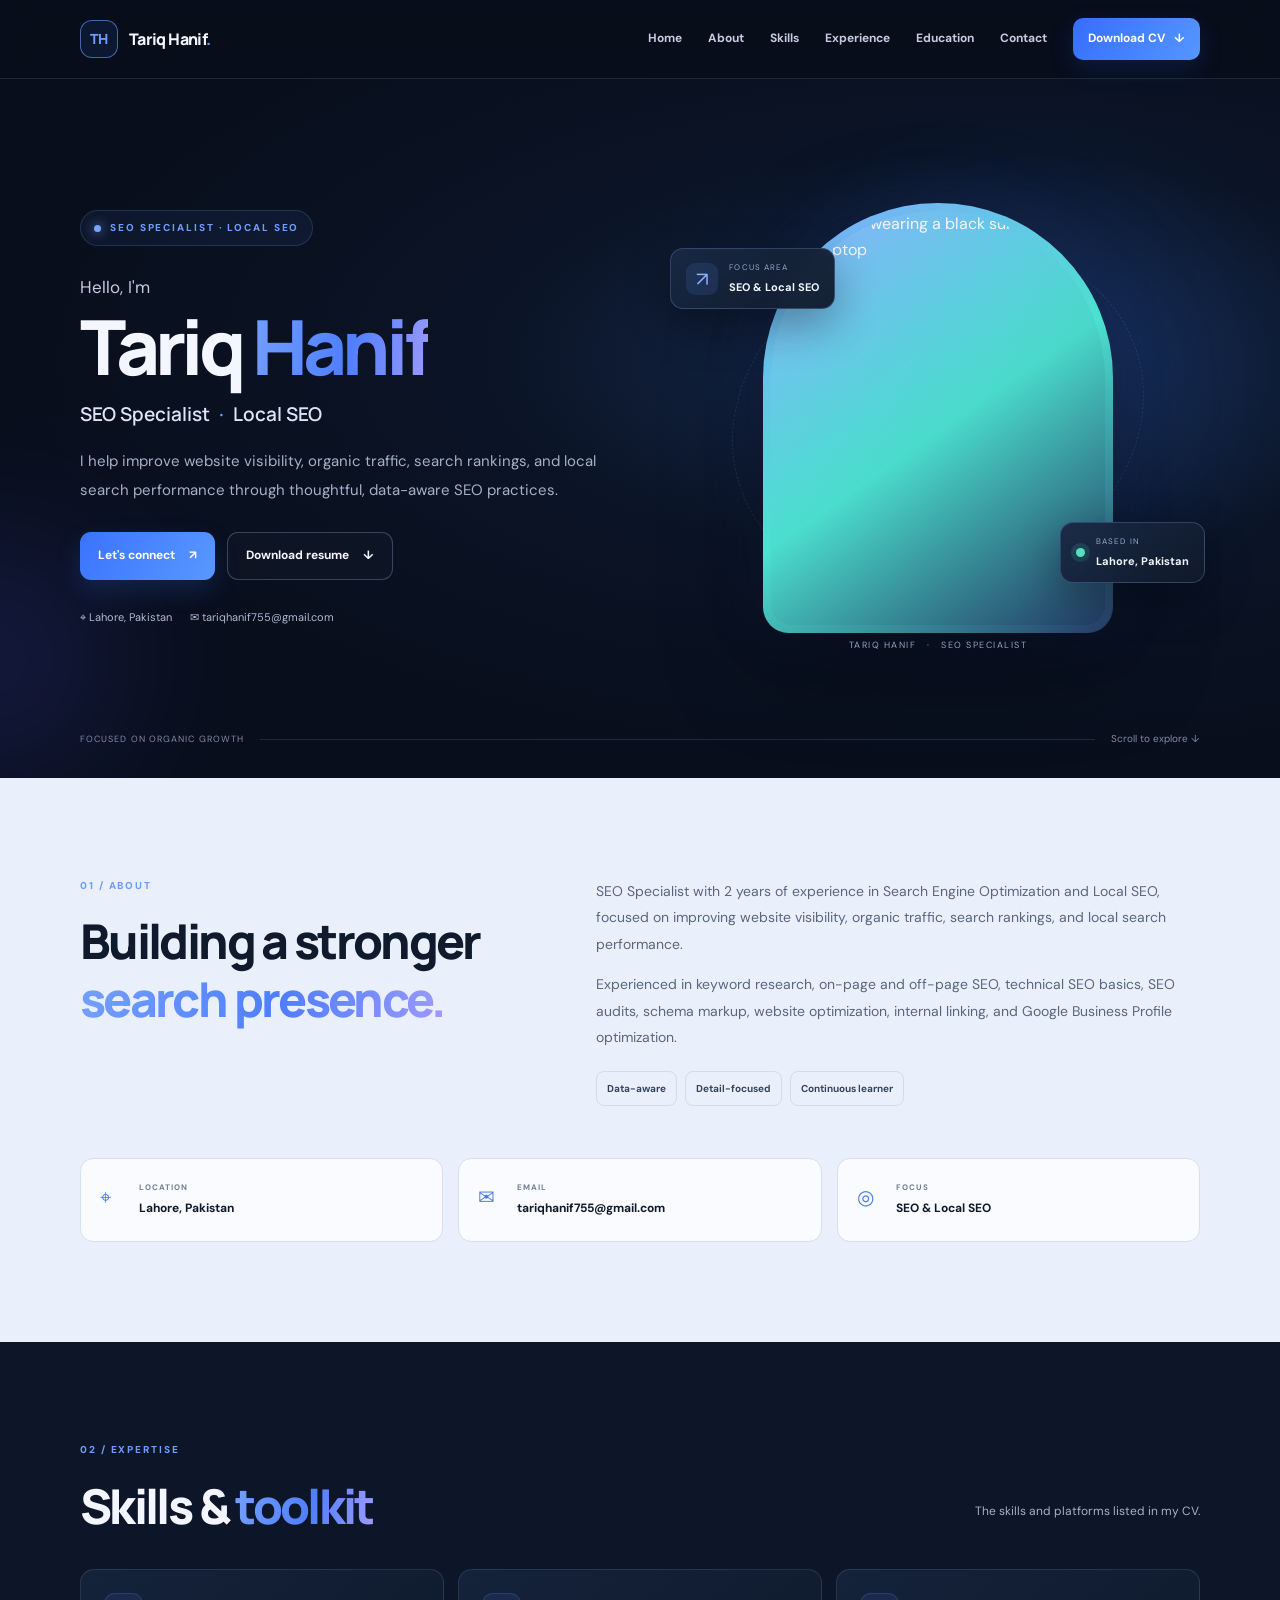
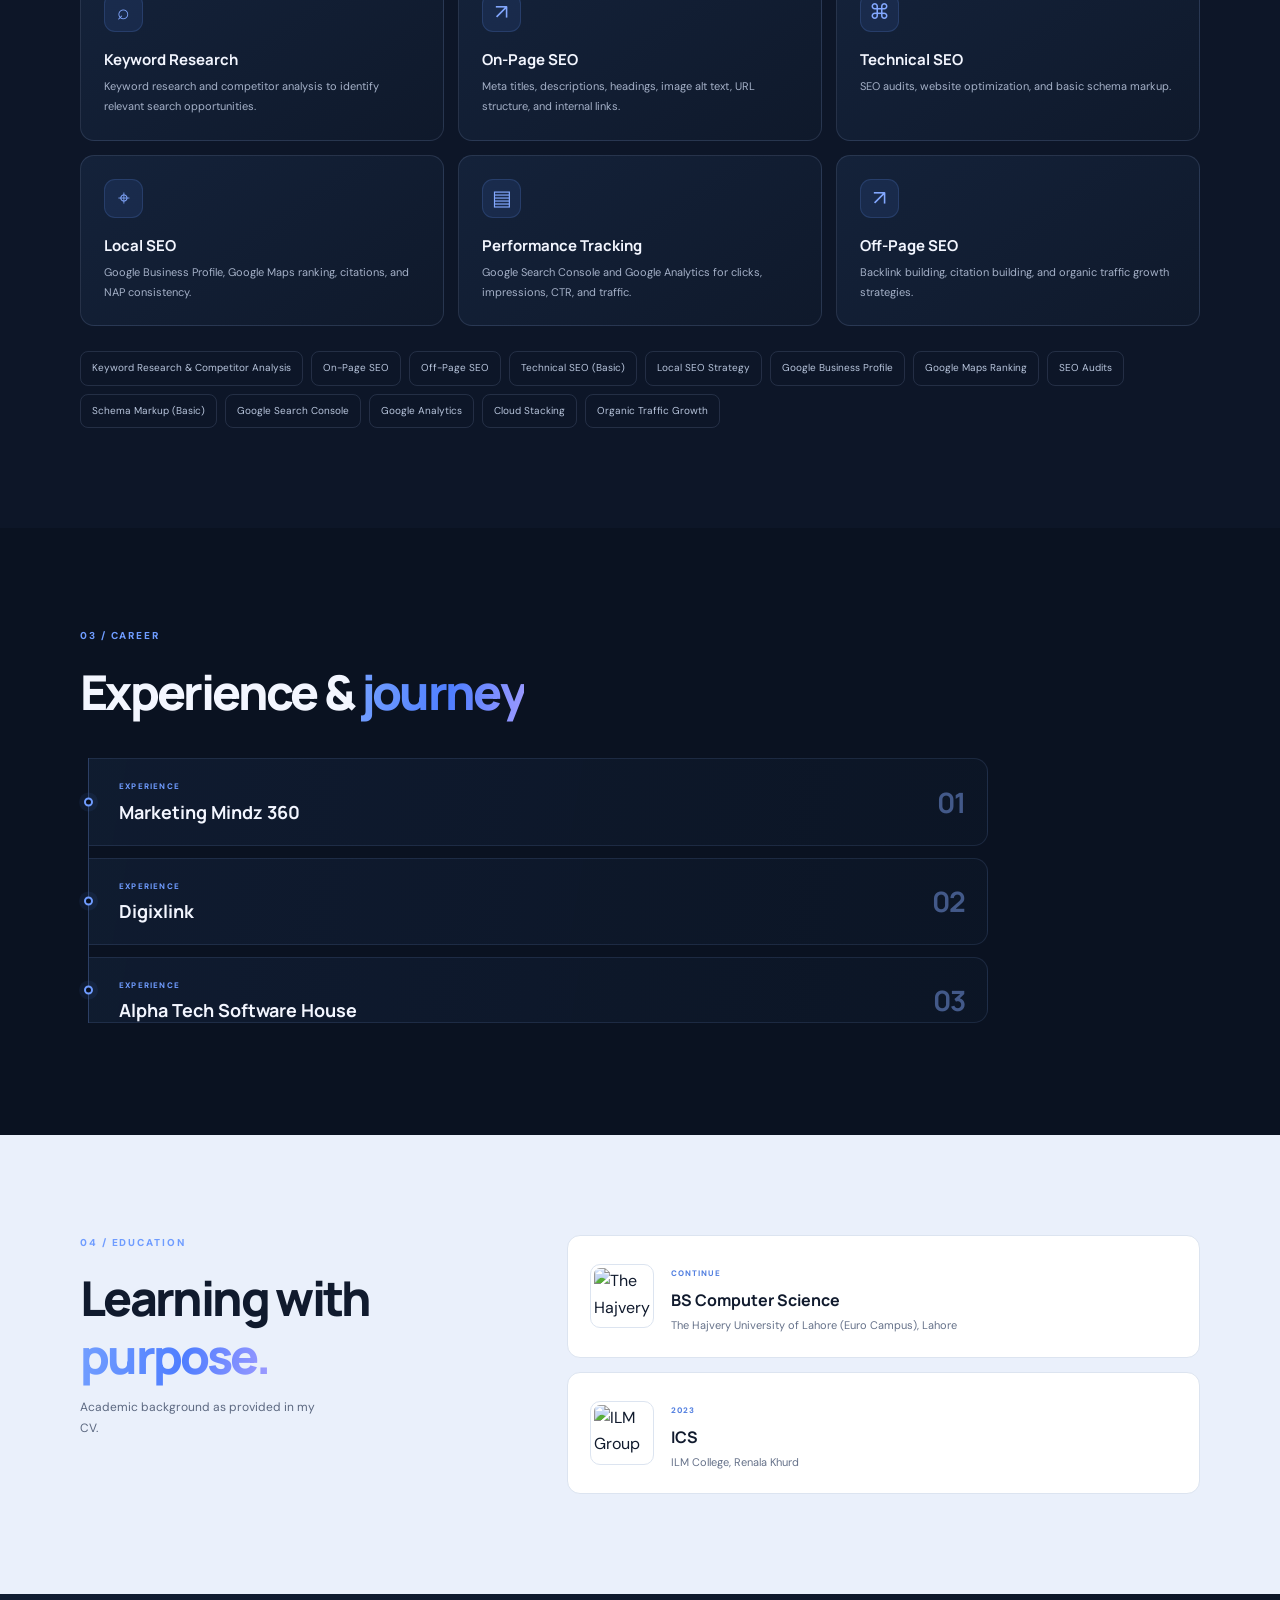
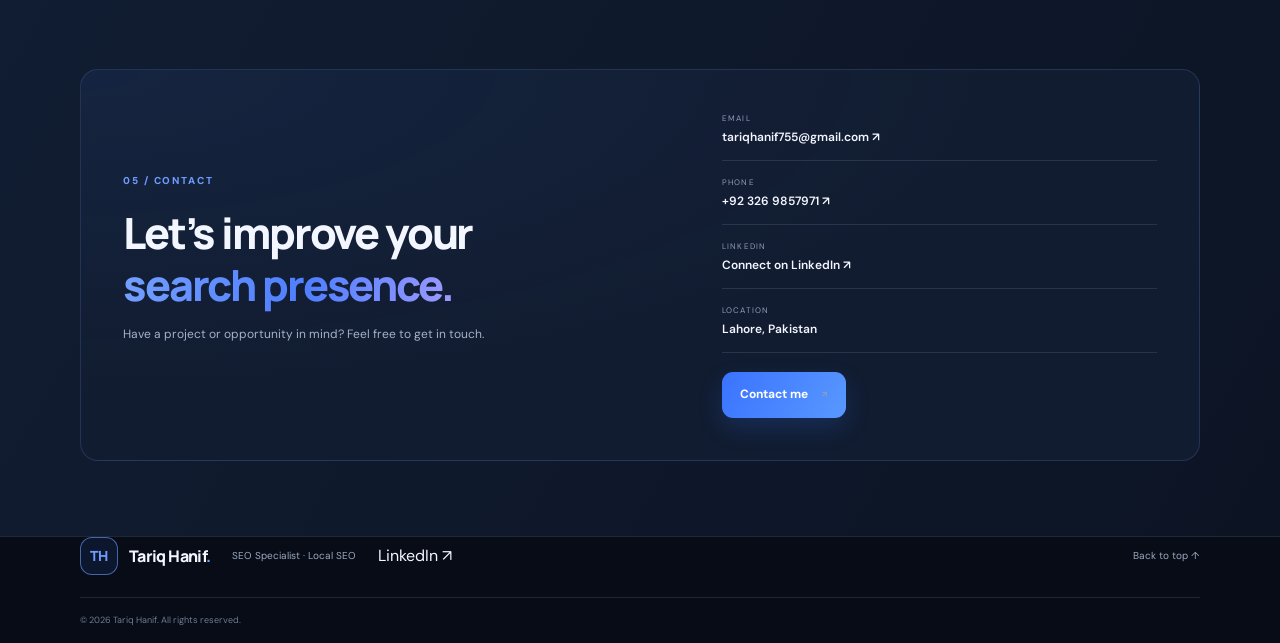
==== index.html @ eb945c3f "Add files via upload" ====
<!DOCTYPE html>
<html lang="en">
<head>
  <meta charset="UTF-8">
  <meta name="viewport" content="width=device-width, initial-scale=1.0">
  <meta name="description" content="Tariq Hanif — SEO Specialist focused on technical SEO, Local SEO, Google Business Profile optimization, and organic visibility.">
  <title>Tariq Hanif | SEO Specialist</title>
  <link rel="preconnect" href="https://fonts.googleapis.com">
  <link rel="preconnect" href="https://fonts.gstatic.com" crossorigin>
  <link href="https://fonts.googleapis.com/css2?family=DM+Sans:wght@400;500;600;700&family=Manrope:wght@400;500;600;700;800&display=swap" rel="stylesheet">
  <link rel="stylesheet" href="style.css">
</head>
<body>
  <header class="site-header">
    <nav class="nav container" aria-label="Main navigation">
      <a class="brand" href="#home"><span class="brand-mark">TH</span><span>Tariq Hanif<span class="brand-dot">.</span></span></a>
      <button class="menu-toggle" aria-label="Toggle navigation" aria-expanded="false">☰</button>
      <div class="nav-links">
        <a href="#home">Home</a><a href="#about">About</a><a href="#skills">Skills</a><a href="#experience">Experience</a><a href="#education">Education</a><a href="#contact">Contact</a>
        <a class="nav-cta" href="assets/Tariq-Hanif-CV.docx" download>Download CV <span>↓</span></a>
      </div>
    </nav>
  </header>

  <main>
    <section class="hero" id="home">
      <div class="hero-glow glow-one"></div><div class="hero-glow glow-two"></div>
      <div class="container hero-grid">
        <div class="hero-copy">
          <div class="eyebrow"><span class="status-dot"></span> SEO SPECIALIST · LOCAL SEO</div>
          <p class="intro">Hello, I'm</p>
          <h1>Tariq <span>Hanif</span></h1>
          <h2>SEO Specialist <i>·</i> Local SEO</h2>
          <p class="hero-text">I help improve website visibility, organic traffic, search rankings, and local search performance through thoughtful, data-aware SEO practices.</p>
          <div class="hero-actions">
            <a class="button button-primary" href="#contact">Let's connect <span>↗</span></a>
            <a class="button button-ghost" href="assets/Tariq-Hanif-CV.docx" download>Download resume <span>↓</span></a>
          </div>
          <div class="hero-meta"><span>⌖ Lahore, Pakistan</span><span>✉ tariqhanif755@gmail.com</span></div>
        </div>
        <div class="hero-art profile-art" aria-label="Portrait of Tariq Hanif">
          <div class="profile-orbit profile-orbit-one"></div><div class="profile-orbit profile-orbit-two"></div>
          <div class="profile-frame"><img src="assets/tariq-hanif-real-photo.png" alt="Tariq Hanif wearing a black suit and sitting with a laptop"><div class="profile-shine"></div></div>
          <div class="profile-badge profile-badge-top"><span class="profile-badge-icon">↗</span><div><small>FOCUS AREA</small><strong>SEO & Local SEO</strong></div></div>
          <div class="profile-badge profile-badge-bottom"><span class="profile-live-dot"></span><div><small>BASED IN</small><strong>Lahore, Pakistan</strong></div></div>
          <div class="profile-caption">TARIQ HANIF <span>·</span> SEO SPECIALIST</div>
        </div>
      </div>
      <div class="hero-bottom container"><span>FOCUSED ON ORGANIC GROWTH</span><div class="bottom-line"></div><a href="#about">Scroll to explore ↓</a></div>
    </section>

    <section class="section about-section" id="about">
      <div class="container about-grid">
        <div><p class="section-kicker">01 / ABOUT</p><h2 class="section-title">Building a stronger<br><span>search presence.</span></h2></div>
        <div class="about-copy"><p>SEO Specialist with 2 years of experience in Search Engine Optimization and Local SEO, focused on improving website visibility, organic traffic, search rankings, and local search performance.</p><p>Experienced in keyword research, on-page and off-page SEO, technical SEO basics, SEO audits, schema markup, website optimization, internal linking, and Google Business Profile optimization.</p>
          <div class="about-tags"><span>Data-aware</span><span>Detail-focused</span><span>Continuous learner</span></div>
        </div>
      </div>
      <div class="container quick-facts"><div><span class="fact-icon">⌖</span><small>LOCATION</small><strong>Lahore, Pakistan</strong></div><div><span class="fact-icon">✉</span><small>EMAIL</small><strong>tariqhanif755@gmail.com</strong></div><div><span class="fact-icon">◎</span><small>FOCUS</small><strong>SEO & Local SEO</strong></div></div>
    </section>

    <section class="section skills-section" id="skills">
      <div class="container">
        <div class="section-heading"><div><p class="section-kicker">02 / EXPERTISE</p><h2 class="section-title">Skills & <span>toolkit</span></h2></div><p class="heading-note">The skills and platforms listed in my CV.</p></div>
        <div class="skills-grid">
          <article class="skill-card"><div class="skill-symbol">⌕</div><h3>Keyword Research</h3><p>Keyword research and competitor analysis to identify relevant search opportunities.</p></article>
          <article class="skill-card"><div class="skill-symbol">↗</div><h3>On-Page SEO</h3><p>Meta titles, descriptions, headings, image alt text, URL structure, and internal links.</p></article>
          <article class="skill-card"><div class="skill-symbol">⌘</div><h3>Technical SEO</h3><p>SEO audits, website optimization, and basic schema markup.</p></article>
          <article class="skill-card"><div class="skill-symbol">⌖</div><h3>Local SEO</h3><p>Google Business Profile, Google Maps ranking, citations, and NAP consistency.</p></article>
          <article class="skill-card"><div class="skill-symbol">▤</div><h3>Performance Tracking</h3><p>Google Search Console and Google Analytics for clicks, impressions, CTR, and traffic.</p></article>
          <article class="skill-card"><div class="skill-symbol">↗</div><h3>Off-Page SEO</h3><p>Backlink building, citation building, and organic traffic growth strategies.</p></article>
        </div>
        <div class="skill-pills"><span>Keyword Research & Competitor Analysis</span><span>On-Page SEO</span><span>Off-Page SEO</span><span>Technical SEO (Basic)</span><span>Local SEO Strategy</span><span>Google Business Profile</span><span>Google Maps Ranking</span><span>SEO Audits</span><span>Schema Markup (Basic)</span><span>Google Search Console</span><span>Google Analytics</span><span>Cloud Stacking</span><span>Organic Traffic Growth</span></div>
      </div>
    </section>

    <section class="section experience-section" id="experience">
      <div class="container">
        <p class="section-kicker">03 / CAREER</p><h2 class="section-title">Experience & <span>journey</span></h2>
        <div class="timeline">
          <article class="timeline-item"><div class="timeline-marker"></div><div class="timeline-content"><p class="timeline-label">EXPERIENCE</p><h3>Marketing Mindz 360</h3></div><span class="timeline-number">01</span></article>
          <article class="timeline-item"><div class="timeline-marker"></div><div class="timeline-content"><p class="timeline-label">EXPERIENCE</p><h3>Digixlink</h3></div><span class="timeline-number">02</span></article>
          <article class="timeline-item"><div class="timeline-marker"></div><div class="timeline-content"><p class="timeline-label">EXPERIENCE</p><h3>Alpha Tech Software House</h3></div><span class="timeline-number">03</span></article>
        </div>
      </div>
    </section>

    <section class="section education-section" id="education">
      <div class="container education-grid">
        <div><p class="section-kicker">04 / EDUCATION</p><h2 class="section-title">Learning with<br><span>purpose.</span></h2><p class="section-subtitle">Academic background as provided in my CV.</p></div>
        <div class="education-list">
          <article class="education-card"><img class="edu-logo" src="assets/hajvery-university-logo.png" alt="The Hajvery University logo"><div><span class="edu-year">CONTINUE</span><h3>BS Computer Science</h3><p>The Hajvery University of Lahore (Euro Campus), Lahore</p></div></article>
          <article class="education-card"><img class="edu-logo" src="assets/ilm-college-logo.png" alt="ILM Group of Colleges logo"><div><span class="edu-year">2023</span><h3>ICS</h3><p>ILM College, Renala Khurd</p></div></article>
        </div>
      </div>
    </section>

    <section class="contact-section" id="contact"><div class="container contact-card"><div><p class="section-kicker">05 / CONTACT</p><h2>Let’s improve your<br><span>search presence.</span></h2><p>Have a project or opportunity in mind? Feel free to get in touch.</p></div><div class="contact-details"><a href="mailto:tariqhanif755@gmail.com"><span>EMAIL</span><strong>tariqhanif755@gmail.com ↗</strong></a><a href="tel:+923269857971"><span>PHONE</span><strong>+92 326 9857971 ↗</strong></a><a href="https://www.linkedin.com/in/tariq-hanif-" target="_blank" rel="noopener noreferrer"><span>LINKEDIN</span><strong>Connect on LinkedIn ↗</strong></a><div><span>LOCATION</span><strong>Lahore, Pakistan</strong></div><a class="button button-primary contact-button" href="mailto:tariqhanif755@gmail.com">Contact me <span>↗</span></a></div></div></section>
  </main>
  <footer class="footer"><div class="container footer-inner"><a class="brand" href="#home"><span class="brand-mark">TH</span><span>Tariq Hanif<span class="brand-dot">.</span></span></a><p>SEO Specialist · Local SEO</p><a href="https://www.linkedin.com/in/tariq-hanif-" target="_blank" rel="noopener noreferrer">LinkedIn ↗</a><a href="#home">Back to top ↑</a><small>© <span id="year"></span> Tariq Hanif. All rights reserved.</small></div></footer>
  <script src="script.js"></script>
</body>
</html>
---- style.css ----
:root{--bg:#080e1b;--bg2:#0d1628;--panel:#101d32;--text:#f3f6ff;--muted:#a5b1c8;--blue:#6f9cff;--blue2:#3e7bff;--line:rgba(168,190,231,.15);--light:#eaf0fb;--ink:#101a2d;--lightmuted:#5c6880}
*{box-sizing:border-box}html{scroll-behavior:smooth;scroll-padding-top:90px}body{margin:0;background:var(--bg);color:var(--text);font-family:"DM Sans",sans-serif;line-height:1.65}a{color:inherit;text-decoration:none}.container{width:min(1120px,calc(100% - 48px));margin-inline:auto}.site-header{position:sticky;top:0;z-index:20;background:rgba(8,14,27,.88);backdrop-filter:blur(18px);border-bottom:1px solid var(--line)}.nav{height:78px;display:flex;align-items:center;justify-content:space-between}.brand{display:inline-flex;align-items:center;gap:11px;font-family:Manrope,sans-serif;font-weight:800;letter-spacing:-.04em}.brand-mark{display:grid;place-items:center;width:38px;height:38px;border:1px solid rgba(111,156,255,.6);border-radius:12px;color:var(--blue);font-size:14px;letter-spacing:-.06em;background:rgba(64,117,255,.1)}.brand-dot{color:var(--blue)}.nav-links{display:flex;align-items:center;gap:26px;font-size:12px;font-weight:700;color:#c3cce0}.nav-links>a:not(.nav-cta):hover,.footer-inner>a:last-of-type:hover{color:var(--blue)}.nav-cta{padding:11px 15px;background:linear-gradient(120deg,#356eff,#5596ff);border-radius:10px;color:white;box-shadow:0 8px 24px #2e67ff2b}.nav-cta span{margin-left:6px}.menu-toggle{display:none;background:none;border:0;color:white;font-size:25px}.hero{position:relative;overflow:hidden;padding:94px 0 30px;background:radial-gradient(ellipse at 75% 40%,#162b50 0%,#0b1426 35%,#080e1b 72%)}.hero-glow{position:absolute;border-radius:50%;filter:blur(80px);pointer-events:none;opacity:.18}.glow-one{width:320px;height:320px;background:#3478ff;right:7%;top:20%}.glow-two{width:240px;height:240px;background:#5c56ff;left:-10%;bottom:0}.hero-grid{display:grid;grid-template-columns:1fr .95fr;align-items:center;gap:45px;position:relative}.eyebrow,.section-kicker{font-size:10px;letter-spacing:.19em;font-weight:800;color:var(--blue)}.eyebrow{display:inline-flex;align-items:center;gap:9px;border:1px solid #7da5ff30;background:#5c8cff12;padding:9px 13px;border-radius:100px}.status-dot{width:7px;height:7px;border-radius:50%;background:#78a4ff;box-shadow:0 0 12px #78a4ff}.intro{margin:27px 0 0;color:#c1cce0;font-size:17px}.hero h1{font:800 clamp(46px,6vw,76px)/1.06 Manrope,sans-serif;letter-spacing:-.065em;margin:4px 0 15px}.hero h1 span,.section-title span,.contact-card h2 span{background:linear-gradient(100deg,#74a0ff,#4f7eff 55%,#9d9aff);color:transparent;background-clip:text}.hero h2{font:600 19px Manrope,sans-serif;color:#dce5f8;margin:0 0 20px}.hero h2 i{color:var(--blue);font-style:normal;padding:0 5px}.hero-text{color:var(--muted);max-width:520px;font-size:15px;line-height:1.9}.hero-actions{display:flex;gap:12px;flex-wrap:wrap;margin:28px 0 28px}.button{display:inline-flex;align-items:center;justify-content:center;gap:14px;padding:13px 18px;border-radius:11px;font-weight:700;font-size:12px;transition:transform .2s,box-shadow .2s}.button:hover{transform:translateY(-2px)}.button-primary{background:linear-gradient(120deg,#3a73ff,#5998ff);color:white;box-shadow:0 10px 25px #3476ff30}.button-ghost{border:1px solid #9eb4d84c;background:#ffffff05}.button-ghost:hover{border-color:var(--blue)}.hero-meta{display:flex;flex-wrap:wrap;gap:18px;color:#aebbd3;font-size:11px}.hero-art{min-height:420px;position:relative;display:grid;place-items:center}.orbit{position:absolute;border:1px solid #729aff25;border-radius:50%;aspect-ratio:1}.orbit-a{width:380px}.orbit-b{width:300px;border-style:dashed}.seo-window{position:relative;width:min(390px,100%);padding:19px;border:1px solid #7897d83d;border-radius:18px;background:linear-gradient(145deg,#152440f2,#0b1424f5);box-shadow:0 30px 100px #0007;transform:rotate(-2deg)}.window-top{display:flex;gap:5px;align-items:center;padding-bottom:17px;border-bottom:1px solid var(--line)}.window-top>span{width:6px;height:6px;border-radius:50%;background:#64718b}.window-top small{margin-left:auto;color:#8e9fbd;font-size:8px;letter-spacing:.15em}.search-bar{display:flex;gap:9px;align-items:center;margin:17px 0;padding:10px 12px;background:#081020;border:1px solid var(--line);border-radius:8px;color:#93a4c2;font-size:10px}.search-bar>span{font-size:18px;color:var(--blue)}.search-icon{margin-left:auto}.chart-title{font-size:11px;font-weight:700}.chart-title span{float:right;color:#77a1ff}.chart{height:130px;position:relative;margin-top:8px;background:repeating-linear-gradient(to bottom,transparent 0,transparent 31px,#ffffff0b 32px)}.chart svg{width:100%;height:100%;position:relative}.metric-row{display:grid;grid-template-columns:1fr 1fr;gap:10px;margin-top:14px}.metric-row>div{padding:11px;border:1px solid var(--line);border-radius:9px;background:#ffffff04}.metric-row small,.metric-row strong{display:block}.metric-row small{font-size:8px;color:#91a0ba}.metric-row strong{font-size:14px;margin-top:4px}.metric-row b{color:#75a0ff;font-size:12px}.float-card{position:absolute;display:flex;align-items:center;gap:10px;padding:12px 14px;background:#14213a;border:1px solid #7da5ff36;border-radius:12px;box-shadow:0 16px 38px #0004}.float-card small,.float-card strong{display:block}.float-card small{font-size:7px;letter-spacing:.13em;color:#93a8cf}.float-card strong{font-size:10px;margin-top:2px}.float-icon{display:grid;place-items:center;width:32px;height:32px;border-radius:9px;background:#5889ff20;color:#83a8ff;font-size:20px}.float-keyword{top:54px;left:-8px}.float-local{bottom:50px;right:-8px}.hero-caption{position:absolute;bottom:3px;color:#7e8eab;font-size:9px;letter-spacing:.16em}.hero-caption span{color:var(--blue);padding:0 8px}.hero-bottom{display:flex;align-items:center;gap:16px;margin-top:68px;color:#7f8da7;font-size:9px;letter-spacing:.12em}.bottom-line{height:1px;background:var(--line);flex:1}.hero-bottom a{letter-spacing:0;font-size:10px}.section{padding:100px 0}.about-section,.education-section{background:var(--light);color:var(--ink)}.about-grid{display:grid;grid-template-columns:.85fr 1.15fr;gap:70px}.section-kicker{margin:0 0 18px}.section-title{font:800 clamp(32px,4vw,48px)/1.2 Manrope,sans-serif;letter-spacing:-.055em;margin:0}.about-copy{color:#59667e;font-size:14px;line-height:1.9}.about-copy p:first-child{margin-top:0}.about-tags{display:flex;gap:8px;flex-wrap:wrap;margin-top:20px}.about-tags span{padding:7px 10px;border:1px solid #d3dceb;border-radius:8px;font-size:10px;font-weight:700;color:#33435e}.quick-facts{display:grid;grid-template-columns:repeat(3,1fr);gap:15px;margin-top:52px}.quick-facts>div{position:relative;padding:22px 20px 22px 58px;border:1px solid #d6dfed;border-radius:13px;background:#ffffffb8}.fact-icon{position:absolute;left:19px;top:22px;color:#477df0;font-size:20px}.quick-facts small,.quick-facts strong{display:block}.quick-facts small{font-size:8px;letter-spacing:.13em;color:#738099;font-weight:800}.quick-facts strong{font-size:12px;margin-top:5px;overflow-wrap:anywhere}.skills-section{background:var(--bg2)}.section-heading{display:flex;align-items:end;justify-content:space-between;gap:20px;margin-bottom:35px}.heading-note,.section-subtitle{color:var(--muted);font-size:12px}.heading-note{max-width:230px}.skills-grid{display:grid;grid-template-columns:repeat(3,1fr);gap:14px}.skill-card{padding:23px;border:1px solid var(--line);border-radius:14px;background:linear-gradient(145deg,#14223a,#0f192b);transition:transform .2s,border-color .2s}.skill-card:hover{transform:translateY(-4px);border-color:#6f9cff66}.skill-symbol{display:grid;place-items:center;width:39px;height:39px;border-radius:11px;background:#5589ff1a;border:1px solid #6d9cff2b;color:#83a8ff;font-size:21px}.skill-card h3{font:700 15px Manrope,sans-serif;margin:17px 0 7px}.skill-card p{color:var(--muted);font-size:11px;line-height:1.8;margin:0}.skill-pills{display:flex;gap:8px;flex-wrap:wrap;margin-top:25px}.skill-pills span{padding:8px 11px;border:1px solid var(--line);border-radius:8px;color:#b8c5dc;font-size:10px}.experience-section{background:#0a1221}.experience-section .section-subtitle{margin:10px 0 34px}.timeline{max-width:820px;border-left:1px solid #7198ed55;margin-left:8px}.timeline-item{position:relative;padding:0 0 30px 30px;display:flex;align-items:flex-start;gap:20px}.timeline-item:last-child{padding-bottom:0}.timeline-marker{position:absolute;left:-5px;top:5px;width:9px;height:9px;border:2px solid var(--blue);border-radius:50%;background:var(--bg)}.timeline-content{flex:1}.timeline-label{font-size:8px;letter-spacing:.15em;color:var(--blue);font-weight:800;margin:0 0 6px}.timeline-content h3{font:700 17px Manrope,sans-serif;margin:0 0 5px}.timeline-content p:not(.timeline-label){color:var(--muted);font-size:12px;margin:0}.timeline-number{font:700 24px Manrope,sans-serif;color:#ffffff13}.small-note{margin:25px 0 0;color:#8493ac;font-size:10px}.education-grid{display:grid;grid-template-columns:.8fr 1.2fr;gap:65px;align-items:start}.education-section .section-subtitle{color:var(--lightmuted);max-width:250px;line-height:1.8}.education-list{display:grid;gap:14px}.education-card{display:flex;gap:17px;padding:22px;background:white;border:1px solid #dce4f0;border-radius:13px}.edu-icon{flex:0 0 42px;height:42px;display:grid;place-items:center;background:#edf3ff;border-radius:11px;color:#467cf0;font-size:20px}.edu-year{font-size:8px;letter-spacing:.13em;color:#527fe0;font-weight:800}.education-card h3{font:700 16px Manrope,sans-serif;margin:5px 0}.education-card p{font-size:11px;color:#657189;margin:0}.contact-section{padding:75px 0;background:linear-gradient(120deg,#111d32,#0c1424)}.contact-card{display:grid;grid-template-columns:1fr .8fr;gap:55px;align-items:center;padding:42px;border:1px solid #7da5ff2b;border-radius:18px;background:radial-gradient(ellipse at 0% 0%,#3b70da18,transparent 60%),#111c30}.contact-card h2{font:800 clamp(30px,4vw,43px)/1.2 Manrope,sans-serif;letter-spacing:-.05em;margin:0 0 15px}.contact-card>div:first-child>p:last-child{font-size:12px;color:var(--muted)}.contact-details{display:grid;gap:15px}.contact-details>a:not(.button),.contact-details>div{display:flex;flex-direction:column;gap:3px;padding-bottom:12px;border-bottom:1px solid var(--line)}.contact-details span{font-size:8px;letter-spacing:.15em;color:#8c9db9}.contact-details strong{font-size:12px;font-weight:600;overflow-wrap:anywhere}.contact-button{justify-self:start;margin-top:4px}.footer{background:#070c16;border-top:1px solid var(--line)}.footer-inner{display:flex;align-items:center;gap:22px;min-height:90px;flex-wrap:wrap}.footer-inner p,.footer-inner>a:last-of-type{font-size:10px;color:#9ba9c1}.footer-inner>a:last-of-type{margin-left:auto}.footer-inner small{width:100%;padding:15px 0;border-top:1px solid var(--line);color:#6f7c93;font-size:9px}
@media(max-width:850px){.nav-links{gap:14px}.nav-links>a:not(.nav-cta){display:none}.hero-grid{gap:18px}.hero-art{min-height:350px}.orbit-a{width:310px}.orbit-b{width:250px}.float-keyword{left:0}.float-local{right:0}.about-grid,.education-grid{gap:35px}.skills-grid{grid-template-columns:repeat(2,1fr)}}
@media(max-width:620px){.container{width:min(100% - 32px,1120px)}.nav{height:68px}.menu-toggle{display:block}.nav-links{display:none;position:absolute;top:68px;left:0;right:0;padding:18px 22px 22px;background:#0b1424;border-bottom:1px solid var(--line);flex-direction:column;align-items:stretch;gap:14px}.nav-links.open{display:flex}.nav-links>a:not(.nav-cta){display:block;padding:5px 0}.nav-cta{text-align:center}.hero{padding:65px 0 25px}.hero-grid{grid-template-columns:1fr}.hero h1{font-size:55px}.hero-art{min-height:330px;margin-top:10px}.seo-window{width:min(350px,90%)}.orbit-a{width:300px}.orbit-b{width:240px}.float-keyword{left:-3px;top:32px}.float-local{right:-2px;bottom:32px}.hero-caption{bottom:0}.hero-bottom{margin-top:45px}.hero-bottom>span{max-width:125px;line-height:1.5}.section{padding:70px 0}.about-grid,.education-grid,.contact-card{grid-template-columns:1fr;gap:25px}.quick-facts{grid-template-columns:1fr;margin-top:30px}.quick-facts>div{padding-top:17px;padding-bottom:17px}.fact-icon{top:17px}.section-heading{align-items:start;flex-direction:column}.heading-note{margin:0}.skills-grid{grid-template-columns:1fr}.skill-card{padding:20px}.timeline-item{padding-left:23px}.timeline-number{font-size:18px}.contact-section{padding:45px 0}.contact-card{padding:25px 20px}.footer-inner{padding-top:18px;gap:12px}.footer-inner p{width:100%;margin:0}.footer-inner>a:last-of-type{margin-left:0}.footer-inner small{margin-top:5px}}
@media(prefers-reduced-motion:reduce){html{scroll-behavior:auto}*,*::before,*::after{transition:none!important}}


/* Enhanced profile hero */
.profile-art{isolation:isolate;min-height:490px;overflow:visible}
.profile-orbit{position:absolute;border:1px solid #6f9cff30;border-radius:50%;aspect-ratio:1;z-index:-1}
.profile-orbit-one{width:420px;transform:rotate(-20deg) scaleY(.82);border-style:dashed}
.profile-orbit-two{width:350px;border-color:#64e4d52b;transform:rotate(28deg) scaleY(.85)}
.profile-frame{position:relative;width:min(350px,82%);height:430px;border-radius:190px 190px 28px 28px;padding:8px;background:linear-gradient(145deg,#7fa7ff,#4ce1d0 52%,#263c68);box-shadow:0 25px 90px #0008,0 0 65px #467aff20;overflow:hidden}
.profile-frame img{width:100%;height:100%;display:block;object-fit:cover;object-position:center 30%;border-radius:184px 184px 22px 22px;filter:saturate(.93);}
.profile-shine{position:absolute;inset:8px;border-radius:184px 184px 22px 22px;pointer-events:none;background:linear-gradient(135deg,#ffffff1b,transparent 38%,#07142c22)}
.profile-badge{position:absolute;display:flex;align-items:center;gap:11px;padding:12px 15px;border:1px solid #8fb0ff40;border-radius:13px;background:linear-gradient(145deg,#192944f5,#101a2bf5);box-shadow:0 16px 45px #0005;backdrop-filter:blur(12px)}
.profile-badge small,.profile-badge strong{display:block}.profile-badge small{font-size:8px;letter-spacing:.14em;color:#95a8ca}.profile-badge strong{font-size:11px;margin-top:4px;color:#f2f6ff}.profile-badge-icon{width:32px;height:32px;display:grid;place-items:center;border-radius:9px;background:#5a8cff22;color:#8cb0ff;font-size:20px}.profile-badge-top{top:75px;left:-6px}.profile-badge-bottom{right:-5px;bottom:80px}.profile-live-dot{width:9px;height:9px;border-radius:50%;background:#53e2c1;box-shadow:0 0 0 5px #53e2c122}.profile-caption{position:absolute;bottom:10px;color:#91a4c5;font-size:9px;letter-spacing:.17em}.profile-caption span{color:#65dfd0;padding:0 7px}
.timeline{max-width:900px;margin-top:38px;border-left:1px solid #7198ed55}
.timeline-item{padding:21px 22px 21px 30px;margin-bottom:12px;border:1px solid #7899d426;border-left:0;border-radius:0 14px 14px 0;background:linear-gradient(100deg,#14223a9c,#0d1728a8);align-items:center;transition:background .2s,transform .2s}
.timeline-item:hover{background:linear-gradient(100deg,#1a2d4c,#111d31);transform:translateX(4px)}
.timeline-marker{top:50%;transform:translateY(-50%);box-shadow:0 0 0 5px #5b8cff12}
.timeline-content h3{font-size:18px;margin:0}.timeline-number{color:#86a9ff75;font-size:28px;letter-spacing:-.04em}
@media(max-width:850px){.profile-art{min-height:410px}.profile-frame{height:365px;width:min(300px,78%)}.profile-orbit-one{width:340px}.profile-orbit-two{width:290px}.profile-badge-top{left:0;top:45px}.profile-badge-bottom{right:0;bottom:58px}}
@media(max-width:620px){.profile-art{min-height:390px;margin-top:15px}.profile-frame{height:345px;width:min(280px,78%)}.profile-orbit-one{width:310px}.profile-orbit-two{width:260px}.profile-badge{padding:10px 11px}.profile-badge-top{left:-3px;top:35px}.profile-badge-bottom{right:-2px;bottom:45px}.profile-caption{font-size:8px;bottom:5px}.timeline-item{padding:19px 14px 19px 22px}.timeline-content h3{font-size:15px}.timeline-number{font-size:23px}}

/* Official education logos supplied by Tariq */
.edu-logo{flex:0 0 64px;width:64px;height:64px;object-fit:contain;background:#fff;border:1px solid #dce4f0;border-radius:10px;padding:3px}.education-card{align-items:center}
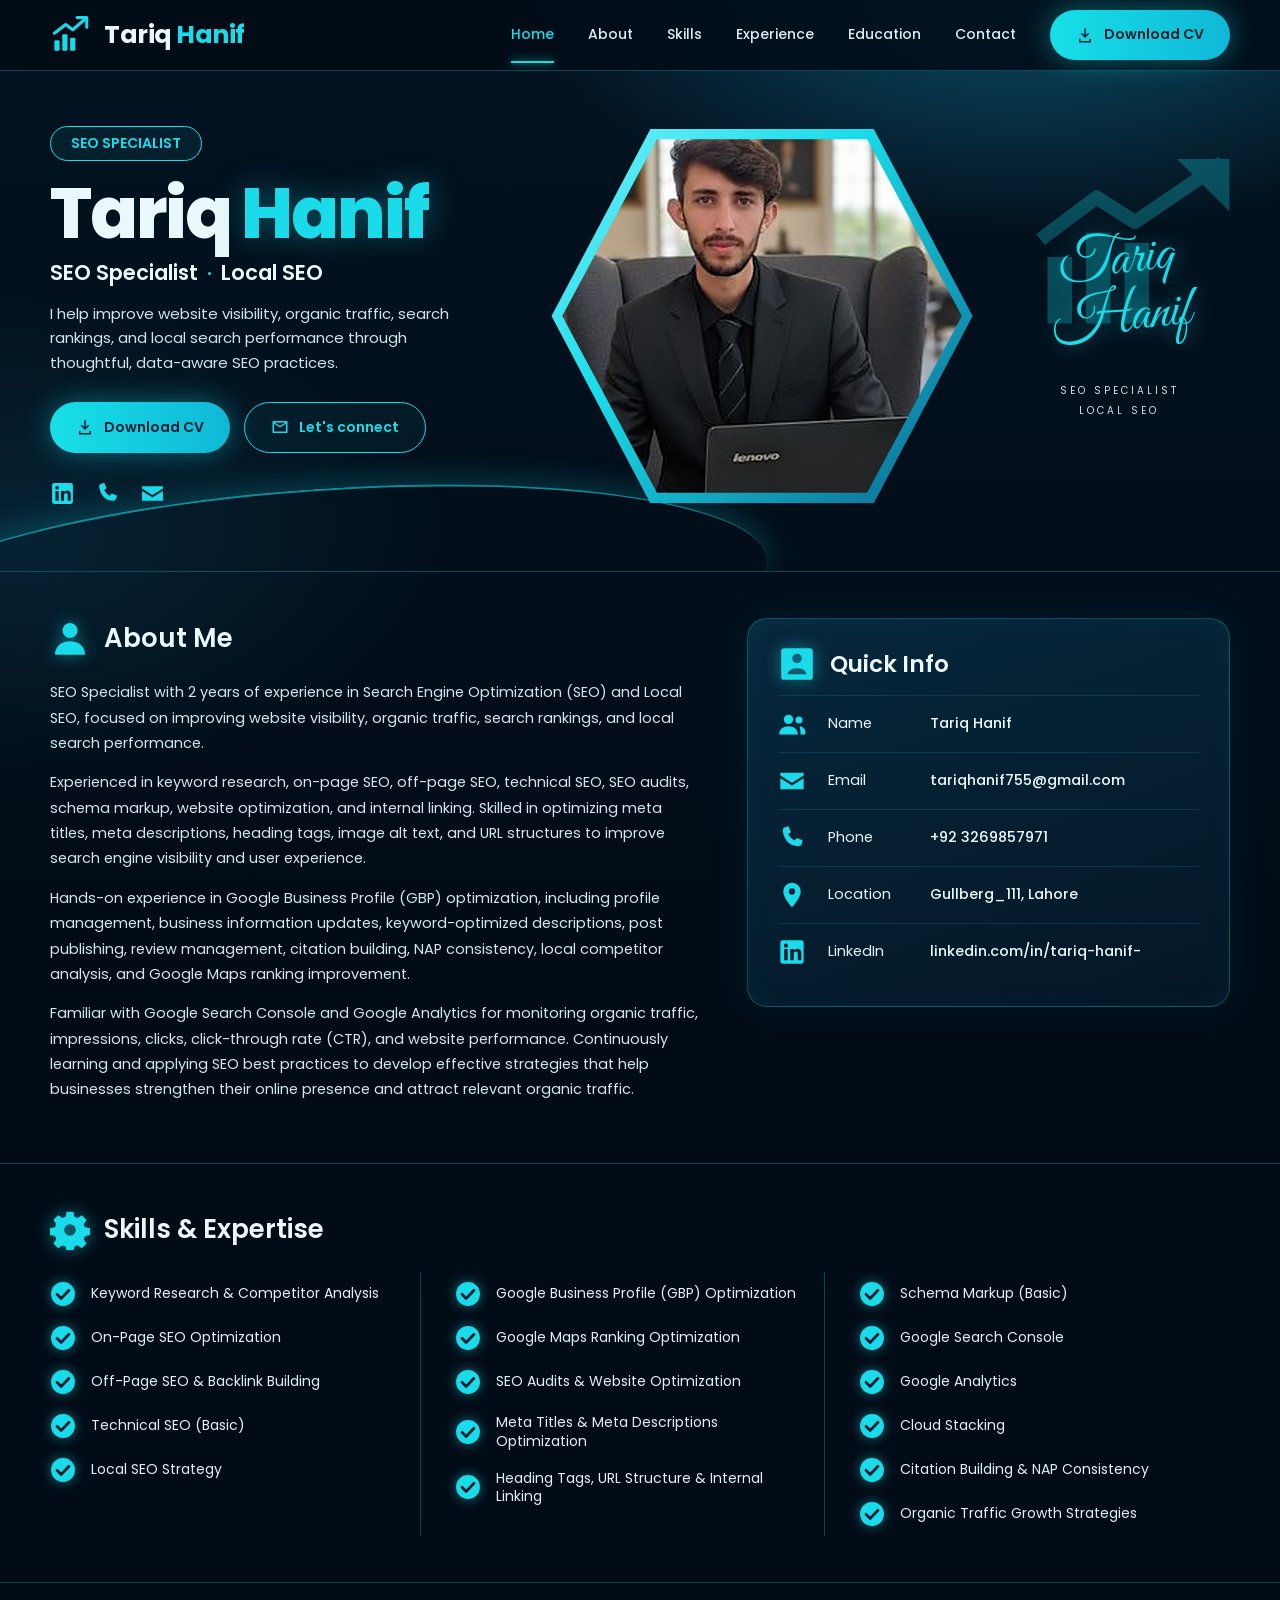
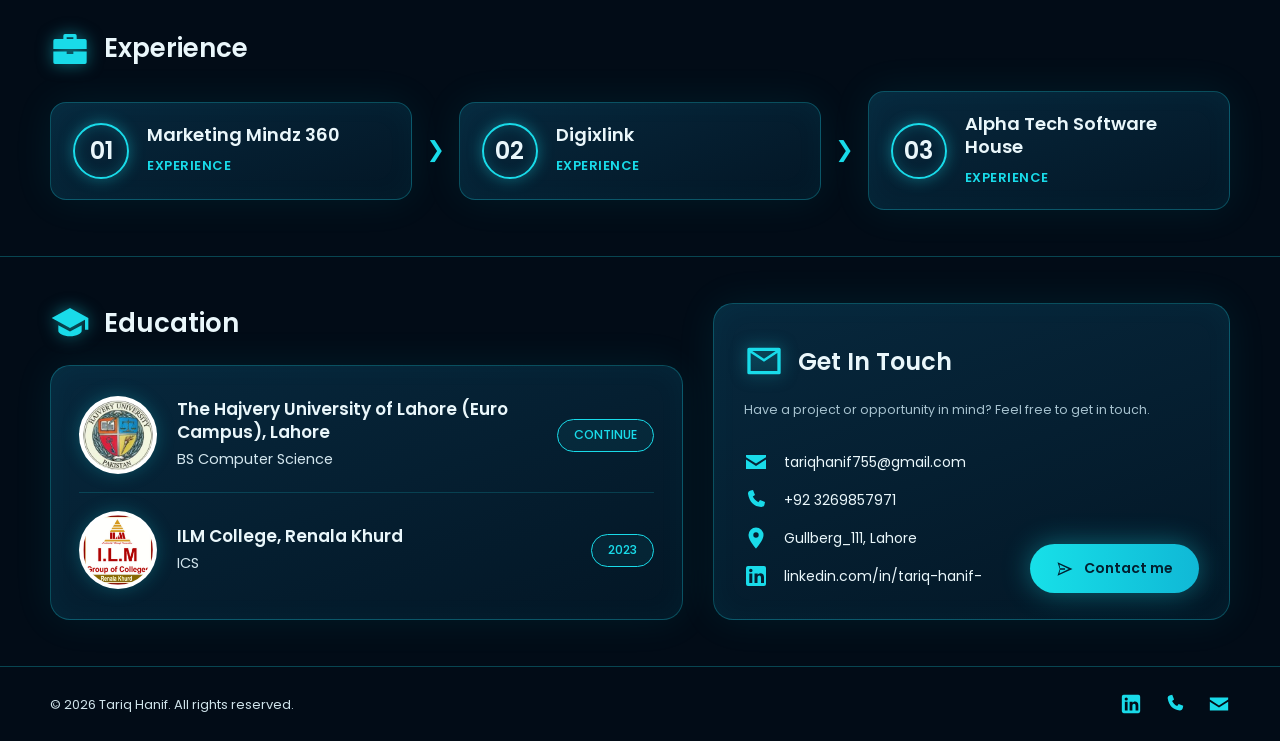
==== commit f96e3ae5: "Add files via upload" ====
--- a/index.html
+++ b/index.html
@@ -1,103 +1,199 @@
 <!DOCTYPE html>
 <html lang="en">
 <head>
-  <meta charset="UTF-8">
-  <meta name="viewport" content="width=device-width, initial-scale=1.0">
-  <meta name="description" content="Tariq Hanif — SEO Specialist focused on technical SEO, Local SEO, Google Business Profile optimization, and organic visibility.">
-  <title>Tariq Hanif | SEO Specialist</title>
-  <link rel="preconnect" href="https://fonts.googleapis.com">
-  <link rel="preconnect" href="https://fonts.gstatic.com" crossorigin>
-  <link href="https://fonts.googleapis.com/css2?family=DM+Sans:wght@400;500;600;700&family=Manrope:wght@400;500;600;700;800&display=swap" rel="stylesheet">
-  <link rel="stylesheet" href="style.css">
+<meta charset="UTF-8">
+<meta name="viewport" content="width=device-width, initial-scale=1.0">
+<meta name="description" content="Tariq Hanif — SEO Specialist focused on technical SEO, Local SEO, Google Business Profile optimization, and organic visibility.">
+<title>Tariq Hanif | SEO Specialist</title>
+<link rel="icon" href="[data-uri]">
+<link rel="preconnect" href="https://fonts.googleapis.com">
+<link rel="preconnect" href="https://fonts.gstatic.com" crossorigin>
+<link href="https://fonts.googleapis.com/css2?family=Poppins:wght@400;500;600;700;800&family=Great+Vibes&display=swap" rel="stylesheet">
+<style>
+:root{--bg:#020c17;--bg2:#041829;--cy:#19dbe9;--cy2:#0fb4d2;--tx:#eaf7fb;--mu:#a7c3d0;--ln:rgba(25,219,233,.28);--card:linear-gradient(160deg,#07283d,#031625)}
+*{box-sizing:border-box}html{scroll-behavior:smooth;scroll-padding-top:84px}
+body{margin:0;background:var(--bg);color:var(--tx);font:400 15px/1.65 Poppins,system-ui,sans-serif;-webkit-font-smoothing:antialiased;overflow-x:hidden}
+a{color:inherit;text-decoration:none}.wrap{width:min(1180px,calc(100% - 48px));margin-inline:auto}
+svg.i{width:1em;height:1em;fill:currentColor;flex:none}
+:focus-visible{outline:2px solid var(--cy);outline-offset:3px;border-radius:8px}
+body::before{content:"";position:fixed;inset:0;z-index:-1;background:radial-gradient(ellipse 60% 40% at 80% 0%,#0b4a63 0%,transparent 65%),radial-gradient(ellipse 50% 40% at 0% 60%,#08354a88 0%,transparent 70%),linear-gradient(180deg,#031321,#020c17)}
+
+/* header */
+header{position:sticky;top:0;z-index:50;background:rgba(2,12,23,.86);backdrop-filter:blur(16px);border-bottom:1px solid var(--ln)}
+.nav{height:70px;display:flex;align-items:center;justify-content:space-between;gap:20px}
+.brand{display:flex;align-items:center;gap:12px;font:700 25px Poppins;letter-spacing:-.02em}.brand b{color:var(--cy)}.brand svg{width:42px;height:42px}
+.links{display:flex;align-items:center;gap:34px;font-size:14px;font-weight:500}
+.links>a:not(.btn){position:relative;padding:8px 0;color:#dcecf3;transition:color .2s}.links>a:not(.btn):hover,.links>a.on{color:var(--cy)}
+.links>a.on::after{content:"";position:absolute;left:0;right:0;bottom:-8px;height:2px;background:var(--cy);box-shadow:0 0 10px var(--cy)}
+.btn{display:inline-flex;align-items:center;gap:10px;padding:13px 26px;border-radius:100px;font-weight:600;font-size:14px;transition:transform .2s,box-shadow .2s}.btn:hover{transform:translateY(-2px)}
+.btn svg{width:18px;height:18px}
+.btn-f{background:linear-gradient(90deg,#17e0e8,#10b8d6);color:#022030;box-shadow:0 0 28px rgba(25,219,233,.4)}
+.btn-o{border:1.5px solid var(--cy);color:var(--cy);background:rgba(25,219,233,.05)}.btn-o:hover{box-shadow:0 0 24px rgba(25,219,233,.3)}
+.burger{display:none;background:none;border:1px solid var(--ln);color:#fff;width:42px;height:42px;border-radius:10px;font-size:20px;cursor:pointer}
+
+/* hero */
+.hero{position:relative;padding:46px 0 56px;overflow:hidden;border-bottom:1px solid var(--ln)}
+.hero::after{content:"";position:absolute;left:-10%;bottom:-120px;width:70%;height:200px;border-top:2px solid var(--cy);border-radius:50%;box-shadow:0 -6px 30px rgba(25,219,233,.35);transform:rotate(-4deg);opacity:.6;pointer-events:none}
+.hg{display:grid;grid-template-columns:1.05fr 1fr .5fr;gap:24px;align-items:center;position:relative;z-index:1}
+.pill{display:inline-block;padding:5px 20px;border:1.5px solid var(--cy);border-radius:100px;color:var(--cy);font-weight:600;font-size:14px;background:rgba(25,219,233,.07)}
+h1{font:800 clamp(46px,6vw,70px)/1.05 Poppins;letter-spacing:-.03em;margin:16px 0 6px}h1 span{color:var(--cy);text-shadow:0 0 30px rgba(25,219,233,.35)}
+.sub{font:600 21px Poppins;margin:0 0 14px}.sub i{font-style:normal;color:var(--cy);padding:0 4px}
+.hero p.t{color:#d1e4ec;max-width:440px;margin:0 0 26px;font-size:15px}
+.acts{display:flex;gap:14px;flex-wrap:wrap}
+.soc{display:flex;gap:20px;margin-top:28px;font-size:25px;color:var(--cy)}.soc a{display:grid;place-items:center;transition:transform .2s,filter .2s}.soc a:hover{transform:translateY(-3px);filter:drop-shadow(0 0 8px var(--cy))}
+.hex{position:relative;width:min(430px,100%);aspect-ratio:1.08;margin-inline:auto;filter:drop-shadow(0 0 28px rgba(25,219,233,.45))}
+.hex,.hex>div,.hex img{clip-path:polygon(24% 3%,76% 3%,99% 50%,76% 97%,24% 97%,1% 50%)}
+.hex>div{position:absolute;inset:0;background:linear-gradient(135deg,#7cf3fb,#19dbe9 40%,#0a5f8a)}
+.hex img{position:absolute;inset:9px;width:calc(100% - 18px);height:calc(100% - 18px);object-fit:cover;object-position:50% 18%;display:block;clip-path:polygon(24.5% 3.5%,75.5% 3.5%,98.5% 50%,75.5% 96.5%,24.5% 96.5%,1.5% 50%)}
+.sig{position:relative;text-align:center;padding-top:20px}
+.sig svg.up{position:absolute;right:-10px;top:-60px;width:210px;height:auto;opacity:.28;color:var(--cy)}
+.sig .n{font:400 clamp(44px,4.4vw,58px)/1.02 "Great Vibes",cursive;color:var(--cy);text-shadow:0 0 22px rgba(25,219,233,.5);transform:rotate(-6deg);display:block;position:relative}
+.sig small{display:block;margin-top:34px;letter-spacing:.3em;font-size:10px;color:#cfe6ee;line-height:2;position:relative}
+
+/* sections */
+.sec{padding:46px 0;border-bottom:1px solid var(--ln);position:relative}
+.st{display:flex;align-items:center;gap:14px;font:600 26px Poppins;margin:0 0 22px}.st svg{width:40px;height:40px;color:var(--cy);filter:drop-shadow(0 0 8px rgba(25,219,233,.5))}
+.ag{display:grid;grid-template-columns:1.15fr .85fr;gap:44px;align-items:start}
+.about p{margin:0 0 14px;font-size:14.5px;color:#d3e6ee;line-height:1.75}
+.card{border:1.5px solid var(--ln);border-radius:20px;background:var(--card);box-shadow:0 0 40px rgba(25,219,233,.08),inset 0 0 30px rgba(25,219,233,.04)}
+.qi{padding:26px 30px}.qi .st{font-size:23px;margin-bottom:12px}.qi .st svg{width:38px;height:38px}
+.row{display:grid;grid-template-columns:44px 96px 1fr;align-items:center;gap:6px;padding:14px 0;border-top:1px solid rgba(25,219,233,.14);font-size:14.5px}
+.row svg{width:28px;height:28px;color:var(--cy)}.row span{color:#e5f3f8}.row b{font-weight:500;overflow-wrap:anywhere}.row a:hover{color:var(--cy)}
+.sk{display:grid;grid-template-columns:1fr 1fr 1fr;gap:0 34px}
+.sk ul{list-style:none;margin:0;padding:0 26px 0 0;border-right:1px solid var(--ln)}.sk ul:last-child{border:0;padding:0}
+.sk li{display:flex;align-items:center;gap:15px;padding:9px 0;font-size:14px;color:#dff0f6;line-height:1.35}
+.sk li svg{width:26px;height:26px;color:var(--cy);filter:drop-shadow(0 0 6px rgba(25,219,233,.5))}
+.ex{display:grid;grid-template-columns:1fr auto 1fr auto 1fr;gap:14px;align-items:center}
+.ec{display:flex;align-items:center;gap:18px;padding:20px 22px;border-radius:16px;transition:transform .25s,box-shadow .25s}.ec:hover{transform:translateY(-4px);box-shadow:0 0 36px rgba(25,219,233,.22)}
+.num{flex:none;width:56px;height:56px;border-radius:50%;border:2px solid var(--cy);display:grid;place-items:center;font:600 24px Poppins;box-shadow:0 0 16px rgba(25,219,233,.4),inset 0 0 14px rgba(25,219,233,.2)}
+.ec h3{font:600 18px/1.3 Poppins;margin:0 0 6px}.ec small{color:var(--cy);font-weight:600;font-size:13px;letter-spacing:.04em}
+.chev{color:var(--cy);font-size:22px}
+.eg{display:grid;grid-template-columns:1.1fr .9fr;gap:30px;align-items:stretch}
+.edu{padding:12px 28px}.er{display:flex;align-items:center;gap:20px;padding:18px 0}.er+.er{border-top:1px solid rgba(25,219,233,.18)}
+.er img{width:78px;height:78px;border-radius:50%;object-fit:contain;background:#fff;padding:4px;flex:none;box-shadow:0 0 18px rgba(25,219,233,.25)}.er .tx{flex:1}
+.er h3{font:600 17px/1.35 Poppins;margin:0 0 4px}.er p{margin:0;color:#d3e6ee;font-size:14.5px}
+.tag{padding:5px 16px;border:1.5px solid var(--cy);border-radius:100px;color:var(--cy);font-size:12.5px;font-weight:500;background:rgba(25,219,233,.06);white-space:nowrap}
+.git{padding:26px 30px;display:grid;grid-template-columns:1fr auto;gap:8px 16px;align-items:end}
+.git .st{font-size:24px;grid-column:1/-1;margin:0}.git .sm{grid-column:1/-1;margin:0 0 6px;font-size:12.5px;color:var(--mu)}
+.git .ls{display:grid;gap:4px}.git .ls a{display:flex;align-items:center;gap:16px;padding:5px 0;font-size:14px}.git .ls a:hover{color:var(--cy)}.git .ls svg{width:24px;height:24px;color:var(--cy)}
+footer{padding:26px 0}.fi{display:flex;justify-content:space-between;align-items:center;gap:16px;flex-wrap:wrap;font-size:13px;color:#cfe3ea}.fi .soc{margin:0;font-size:22px;gap:22px}
+
+@media(max-width:1000px){.hg{grid-template-columns:1fr 1fr}.sig{display:none}}
+@media(max-width:860px){
+.links{display:none;position:absolute;top:70px;left:0;right:0;background:#04162a;border-bottom:1px solid var(--ln);flex-direction:column;align-items:stretch;gap:6px;padding:16px 24px 22px}.links.open{display:flex}.links>a.on::after{display:none}.burger{display:block}
+.hg{gap:16px}
+.ag,.eg{grid-template-columns:1fr}.sk{grid-template-columns:1fr 1fr}.sk ul:nth-child(2){border:0;padding:0}.sk ul:last-child{grid-column:1/-1}
+.ex{grid-template-columns:1fr}.chev{transform:rotate(90deg);justify-self:center}}
+@media(max-width:560px){.wrap{width:calc(100% - 32px)}.sk{grid-template-columns:1fr}.sk ul{border:0!important;padding:0!important}.row{grid-template-columns:36px 78px 1fr}.qi,.git{padding:20px}.er{flex-wrap:wrap}.er img{width:64px;height:64px}.git{grid-template-columns:1fr}.fi{justify-content:center}.edu{padding:6px 18px}.sec{padding:36px 0}}
+@media(max-width:600px){
+.hero{padding:30px 0 38px}
+.hg{grid-template-columns:minmax(0,1.12fr) minmax(0,1fr);gap:2px 10px;align-items:center}
+.hl{display:contents}
+.pill{grid-column:1;grid-row:1;justify-self:start;font-size:10.5px;padding:4px 12px;white-space:nowrap}
+h1{grid-column:1;grid-row:2;font-size:clamp(34px,10.5vw,48px);margin:10px 0 6px}
+.sub{grid-column:1;grid-row:3;font-size:clamp(13px,4vw,17px);line-height:1.35;margin:0}
+.sub i{padding:0 3px}
+.hex{grid-column:2;grid-row:1/4;width:112%;margin:0 0 0 -6%}
+.hl>p.t{grid-column:1/-1;grid-row:4;max-width:none;margin:22px 0 18px;font-size:14px}
+.acts{grid-column:1/-1;grid-row:5}
+.soc{grid-column:1/-1;grid-row:6;margin-top:22px}
+.btn{padding:12px 20px}
+}
+@media(max-width:360px){.btn{padding:11px 16px;font-size:13px}.hg{gap:2px 6px}}
+@media(prefers-reduced-motion:reduce){html{scroll-behavior:auto}*{transition:none!important}}
+</style>
 </head>
 <body>
-  <header class="site-header">
-    <nav class="nav container" aria-label="Main navigation">
-      <a class="brand" href="#home"><span class="brand-mark">TH</span><span>Tariq Hanif<span class="brand-dot">.</span></span></a>
-      <button class="menu-toggle" aria-label="Toggle navigation" aria-expanded="false">☰</button>
-      <div class="nav-links">
-        <a href="#home">Home</a><a href="#about">About</a><a href="#skills">Skills</a><a href="#experience">Experience</a><a href="#education">Education</a><a href="#contact">Contact</a>
-        <a class="nav-cta" href="assets/Tariq-Hanif-CV.docx" download>Download CV <span>↓</span></a>
-      </div>
-    </nav>
-  </header>
+<svg width="0" height="0" style="position:absolute" aria-hidden="true"><defs>
+<symbol id="user" viewBox="0 0 24 24"><circle cx="12" cy="7.5" r="4.5"/><path d="M3 22c0-5 4-8 9-8s9 3 9 8z"/></symbol>
+<symbol id="users" viewBox="0 0 24 24"><circle cx="9" cy="8" r="4"/><path d="M1 21c0-4.5 3.5-7 8-7s8 2.5 8 7z"/><circle cx="18" cy="8.5" r="3"/><path d="M18.5 14c3 .3 5 2.2 5 5.5v1.5h-4.2c0-2.8-.4-5-.8-7z"/></symbol>
+<symbol id="mail" viewBox="0 0 24 24"><path d="M2 5h20v2.2l-10 6.3L2 7.2zM2 9.6l10 6.3 10-6.3V19H2z"/></symbol>
+<symbol id="phone" viewBox="0 0 24 24"><path d="M6.6 2.5 9 2l2 5-2.2 1.6c1.2 2.5 3.1 4.4 5.6 5.6L16 12l5 2-.5 2.4c-.3 1.6-1.7 2.7-3.3 2.6C9.9 18.600 5.400 14.100 4 5.800c-.1-1.600 1-3 2.600-3.300z"/></symbol>
+<symbol id="pin" viewBox="0 0 24 24"><path d="M12 1.500a7.500 7.500 0 0 0-7.500 7.500c0 5.500 7.500 13.500 7.500 13.500S19.500 14.500 19.500 9A7.500 7.500 0 0 0 12 1.500zm0 10.200a2.700 2.700 0 1 1 0-5.400 2.700 2.700 0 0 1 0 5.400z"/></symbol>
+<symbol id="in" viewBox="0 0 24 24"><path d="M4 2h16a2 2 0 0 1 2 2v16a2 2 0 0 1-2 2H4a2 2 0 0 1-2-2V4a2 2 0 0 1 2-2zM5.300 9.500V19h3V9.500zm1.500-4.700a1.750 1.750 0 1 0 0 3.500 1.750 1.750 0 0 0 0-3.500zM10.500 9.500V19h3v-5c0-1.300.5-2.400 1.800-2.400s1.700 1 1.700 2.400v5h3v-5.700c0-2.900-1.500-4.100-3.500-4.100-1.500 0-2.400.8-2.800 1.500V9.500z" fill-rule="evenodd"/></symbol>
+<symbol id="dl" viewBox="0 0 24 24"><path d="M11 3h2v9.200l3.300-3.300 1.400 1.400-5.700 5.700-5.700-5.700 1.400-1.400 3.300 3.300zM4 17h2v3h12v-3h2v5H4z"/></symbol>
+<symbol id="env" viewBox="0 0 24 24"><path d="M3 4h18a1 1 0 0 1 1 1v14a1 1 0 0 1-1 1H3a1 1 0 0 1-1-1V5a1 1 0 0 1 1-1zm1 3.200V18h16V7.200l-8 5.300zM5 6l7 4.600L19 6z" fill-rule="evenodd"/></symbol>
+<symbol id="send" viewBox="0 0 24 24"><path d="M2 3l20 9-20 9 3-9zm3.500 10L4.600 18 17 12 4.600 6l.9 5H12v2z" fill-rule="evenodd"/></symbol>
+<symbol id="ck" viewBox="0 0 24 24"><circle cx="12" cy="12" r="11" fill="currentColor"/><path d="M6.500 12.300l3.800 3.800 7.200-7.600" fill="none" stroke="#032033" stroke-width="2.600" stroke-linecap="round" stroke-linejoin="round"/></symbol>
+<symbol id="cog" viewBox="0 0 24 24"><path d="M10 1h4l.6 3 1.900.8 2.600-1.700 2.800 2.800-1.700 2.600.8 1.900 3 .6v4l-3 .6-.8 1.900 1.700 2.600-2.800 2.800-2.600-1.700-1.900.8-.6 3h-4l-.6-3-1.900-.8-2.600 1.700-2.800-2.800 1.700-2.600-.8-1.900-3-.6v-4l3-.6.8-1.900-1.700-2.600 2.800-2.800 2.600 1.700L9.400 4zM12 8.500a3.500 3.500 0 1 0 0 7 3.500 3.500 0 0 0 0-7z" fill-rule="evenodd"/></symbol>
+<symbol id="case" viewBox="0 0 24 24"><path d="M9 3h6a1 1 0 0 1 1 1v2h5a1 1 0 0 1 1 1v5H2V7a1 1 0 0 1 1-1h5V4a1 1 0 0 1 1-1zm1 2v1h4V5zM2 13.500h8V15h4v-1.500h8V20a1 1 0 0 1-1 1H3a1 1 0 0 1-1-1z"/></symbol>
+<symbol id="cap" viewBox="0 0 24 24"><path d="M12 3 1 9l11 6 9-4.900V16h2V9zM5 13.300v3.500c0 1.400 3.100 3.200 7 3.200s7-1.800 7-3.200v-3.500l-7 3.800z"/></symbol>
+<symbol id="vcard" viewBox="0 0 24 24"><path d="M4 2h16a2 2 0 0 1 2 2v16a2 2 0 0 1-2 2H4a2 2 0 0 1-2-2V4a2 2 0 0 1 2-2zm8 3.500a3 3 0 1 0 0 6 3 3 0 0 0 0-6zM6 18.500c.5-2.600 3-3.800 6-3.800s5.500 1.200 6 3.800z" fill-rule="evenodd"/></symbol>
+</defs></svg>
 
-  <main>
-    <section class="hero" id="home">
-      <div class="hero-glow glow-one"></div><div class="hero-glow glow-two"></div>
-      <div class="container hero-grid">
-        <div class="hero-copy">
-          <div class="eyebrow"><span class="status-dot"></span> SEO SPECIALIST · LOCAL SEO</div>
-          <p class="intro">Hello, I'm</p>
-          <h1>Tariq <span>Hanif</span></h1>
-          <h2>SEO Specialist <i>·</i> Local SEO</h2>
-          <p class="hero-text">I help improve website visibility, organic traffic, search rankings, and local search performance through thoughtful, data-aware SEO practices.</p>
-          <div class="hero-actions">
-            <a class="button button-primary" href="#contact">Let's connect <span>↗</span></a>
-            <a class="button button-ghost" href="assets/Tariq-Hanif-CV.docx" download>Download resume <span>↓</span></a>
-          </div>
-          <div class="hero-meta"><span>⌖ Lahore, Pakistan</span><span>✉ tariqhanif755@gmail.com</span></div>
-        </div>
-        <div class="hero-art profile-art" aria-label="Portrait of Tariq Hanif">
-          <div class="profile-orbit profile-orbit-one"></div><div class="profile-orbit profile-orbit-two"></div>
-          <div class="profile-frame"><img src="assets/tariq-hanif-real-photo.png" alt="Tariq Hanif wearing a black suit and sitting with a laptop"><div class="profile-shine"></div></div>
-          <div class="profile-badge profile-badge-top"><span class="profile-badge-icon">↗</span><div><small>FOCUS AREA</small><strong>SEO & Local SEO</strong></div></div>
-          <div class="profile-badge profile-badge-bottom"><span class="profile-live-dot"></span><div><small>BASED IN</small><strong>Lahore, Pakistan</strong></div></div>
-          <div class="profile-caption">TARIQ HANIF <span>·</span> SEO SPECIALIST</div>
-        </div>
-      </div>
-      <div class="hero-bottom container"><span>FOCUSED ON ORGANIC GROWTH</span><div class="bottom-line"></div><a href="#about">Scroll to explore ↓</a></div>
-    </section>
+<header><div class="wrap nav">
+<a class="brand" href="#home" aria-label="Tariq Hanif"><svg viewBox="0 0 48 48" aria-hidden="true"><g fill="#19dbe9"><rect x="5" y="30" width="6" height="12" rx="1.500"/><rect x="14" y="23" width="6" height="19" rx="1.500"/><rect x="23" y="27" width="6" height="15" rx="1.500"/></g><path d="M5 22 18 12l8 6L41 5" fill="none" stroke="#19dbe9" stroke-width="3.500" stroke-linecap="round" stroke-linejoin="round"/><path d="M31 4h11v11" fill="none" stroke="#19dbe9" stroke-width="3.500" stroke-linecap="round" stroke-linejoin="round"/></svg><span>Tariq <b>Hanif</b></span></a>
+<button class="burger" aria-label="Toggle navigation" aria-expanded="false">☰</button>
+<nav class="links" aria-label="Main navigation"><a class="on" href="#home">Home</a><a href="#about">About</a><a href="#skills">Skills</a><a href="#experience">Experience</a><a href="#education">Education</a><a href="#contact">Contact</a>
+<a class="btn btn-f" href="[data-uri]" download="Tariq-Hanif-CV.docx"><svg class="i"><use href="#dl"/></svg>Download CV</a></nav>
+</div></header>
 
-    <section class="section about-section" id="about">
-      <div class="container about-grid">
-        <div><p class="section-kicker">01 / ABOUT</p><h2 class="section-title">Building a stronger<br><span>search presence.</span></h2></div>
-        <div class="about-copy"><p>SEO Specialist with 2 years of experience in Search Engine Optimization and Local SEO, focused on improving website visibility, organic traffic, search rankings, and local search performance.</p><p>Experienced in keyword research, on-page and off-page SEO, technical SEO basics, SEO audits, schema markup, website optimization, internal linking, and Google Business Profile optimization.</p>
-          <div class="about-tags"><span>Data-aware</span><span>Detail-focused</span><span>Continuous learner</span></div>
-        </div>
-      </div>
-      <div class="container quick-facts"><div><span class="fact-icon">⌖</span><small>LOCATION</small><strong>Lahore, Pakistan</strong></div><div><span class="fact-icon">✉</span><small>EMAIL</small><strong>tariqhanif755@gmail.com</strong></div><div><span class="fact-icon">◎</span><small>FOCUS</small><strong>SEO & Local SEO</strong></div></div>
-    </section>
+<main>
+<section class="hero" id="home"><div class="wrap hg">
+<div class="hl">
+<span class="pill">SEO SPECIALIST</span>
+<h1>Tariq <span>Hanif</span></h1>
+<h2 class="sub">SEO Specialist <i>·</i> Local SEO</h2>
+<p class="t">I help improve website visibility, organic traffic, search rankings, and local search performance through thoughtful, data-aware SEO practices.</p>
+<div class="acts"><a class="btn btn-f" href="[data-uri]" download="Tariq-Hanif-CV.docx"><svg class="i"><use href="#dl"/></svg>Download CV</a><a class="btn btn-o" href="#contact"><svg class="i"><use href="#env"/></svg>Let's connect</a></div>
+<div class="soc"><a href="https://www.linkedin.com/in/tariq-hanif-" target="_blank" rel="noopener noreferrer" aria-label="LinkedIn"><svg class="i"><use href="#in"/></svg></a><a href="tel:+923269857971" aria-label="Phone"><svg class="i"><use href="#phone"/></svg></a><a href="mailto:tariqhanif755@gmail.com" aria-label="Email"><svg class="i"><use href="#mail"/></svg></a></div>
+</div>
+<div class="hex" role="img" aria-label="Portrait of Tariq Hanif"><div></div><img src="[data-uri]" width="586" height="722" alt="Tariq Hanif wearing a black suit and sitting with a laptop"></div>
+<div class="sig"><svg class="up" viewBox="0 0 120 100" aria-hidden="true"><g fill="currentColor"><rect x="10" y="60" width="14" height="38"/><rect x="32" y="46" width="14" height="52"/><rect x="54" y="52" width="14" height="46"/></g><path d="M6 50 38 26l22 14 50-34" fill="none" stroke="currentColor" stroke-width="8" stroke-linejoin="round"/><path d="M84 4h30v30z" fill="currentColor"/></svg><span class="n">Tariq Hanif</span><small>SEO SPECIALIST<br>LOCAL SEO</small></div>
+</div></section>
 
-    <section class="section skills-section" id="skills">
-      <div class="container">
-        <div class="section-heading"><div><p class="section-kicker">02 / EXPERTISE</p><h2 class="section-title">Skills & <span>toolkit</span></h2></div><p class="heading-note">The skills and platforms listed in my CV.</p></div>
-        <div class="skills-grid">
-          <article class="skill-card"><div class="skill-symbol">⌕</div><h3>Keyword Research</h3><p>Keyword research and competitor analysis to identify relevant search opportunities.</p></article>
-          <article class="skill-card"><div class="skill-symbol">↗</div><h3>On-Page SEO</h3><p>Meta titles, descriptions, headings, image alt text, URL structure, and internal links.</p></article>
-          <article class="skill-card"><div class="skill-symbol">⌘</div><h3>Technical SEO</h3><p>SEO audits, website optimization, and basic schema markup.</p></article>
-          <article class="skill-card"><div class="skill-symbol">⌖</div><h3>Local SEO</h3><p>Google Business Profile, Google Maps ranking, citations, and NAP consistency.</p></article>
-          <article class="skill-card"><div class="skill-symbol">▤</div><h3>Performance Tracking</h3><p>Google Search Console and Google Analytics for clicks, impressions, CTR, and traffic.</p></article>
-          <article class="skill-card"><div class="skill-symbol">↗</div><h3>Off-Page SEO</h3><p>Backlink building, citation building, and organic traffic growth strategies.</p></article>
-        </div>
-        <div class="skill-pills"><span>Keyword Research & Competitor Analysis</span><span>On-Page SEO</span><span>Off-Page SEO</span><span>Technical SEO (Basic)</span><span>Local SEO Strategy</span><span>Google Business Profile</span><span>Google Maps Ranking</span><span>SEO Audits</span><span>Schema Markup (Basic)</span><span>Google Search Console</span><span>Google Analytics</span><span>Cloud Stacking</span><span>Organic Traffic Growth</span></div>
-      </div>
-    </section>
+<section class="sec" id="about"><div class="wrap ag">
+<div class="about"><h2 class="st"><svg class="i"><use href="#user"/></svg>About Me</h2>
+<p>SEO Specialist with 2 years of experience in Search Engine Optimization (SEO) and Local SEO, focused on improving website visibility, organic traffic, search rankings, and local search performance.</p>
+<p>Experienced in keyword research, on-page SEO, off-page SEO, technical SEO, SEO audits, schema markup, website optimization, and internal linking. Skilled in optimizing meta titles, meta descriptions, heading tags, image alt text, and URL structures to improve search engine visibility and user experience.</p>
+<p>Hands-on experience in Google Business Profile (GBP) optimization, including profile management, business information updates, keyword-optimized descriptions, post publishing, review management, citation building, NAP consistency, local competitor analysis, and Google Maps ranking improvement.</p>
+<p>Familiar with Google Search Console and Google Analytics for monitoring organic traffic, impressions, clicks, click-through rate (CTR), and website performance. Continuously learning and applying SEO best practices to develop effective strategies that help businesses strengthen their online presence and attract relevant organic traffic.</p></div>
+<aside class="card qi"><h2 class="st"><svg class="i"><use href="#vcard"/></svg>Quick Info</h2>
+<div class="row"><svg class="i"><use href="#users"/></svg><span>Name</span><b>Tariq Hanif</b></div>
+<div class="row"><svg class="i"><use href="#mail"/></svg><span>Email</span><b><a href="mailto:tariqhanif755@gmail.com">tariqhanif755@gmail.com</a></b></div>
+<div class="row"><svg class="i"><use href="#phone"/></svg><span>Phone</span><b><a href="tel:+923269857971">+92 3269857971</a></b></div>
+<div class="row"><svg class="i"><use href="#pin"/></svg><span>Location</span><b>Gullberg_111, Lahore</b></div>
+<div class="row"><svg class="i"><use href="#in"/></svg><span>LinkedIn</span><b><a href="https://www.linkedin.com/in/tariq-hanif-" target="_blank" rel="noopener noreferrer">linkedin.com/in/tariq-hanif-</a></b></div></aside>
+</div></section>
 
-    <section class="section experience-section" id="experience">
-      <div class="container">
-        <p class="section-kicker">03 / CAREER</p><h2 class="section-title">Experience & <span>journey</span></h2>
-        <div class="timeline">
-          <article class="timeline-item"><div class="timeline-marker"></div><div class="timeline-content"><p class="timeline-label">EXPERIENCE</p><h3>Marketing Mindz 360</h3></div><span class="timeline-number">01</span></article>
-          <article class="timeline-item"><div class="timeline-marker"></div><div class="timeline-content"><p class="timeline-label">EXPERIENCE</p><h3>Digixlink</h3></div><span class="timeline-number">02</span></article>
-          <article class="timeline-item"><div class="timeline-marker"></div><div class="timeline-content"><p class="timeline-label">EXPERIENCE</p><h3>Alpha Tech Software House</h3></div><span class="timeline-number">03</span></article>
-        </div>
-      </div>
-    </section>
+<section class="sec" id="skills"><div class="wrap"><h2 class="st"><svg class="i"><use href="#cog"/></svg>Skills &amp; Expertise</h2>
+<div class="sk">
+<ul><li><svg class="i"><use href="#ck"/></svg>Keyword Research &amp; Competitor Analysis</li><li><svg class="i"><use href="#ck"/></svg>On-Page SEO Optimization</li><li><svg class="i"><use href="#ck"/></svg>Off-Page SEO &amp; Backlink Building</li><li><svg class="i"><use href="#ck"/></svg>Technical SEO (Basic)</li><li><svg class="i"><use href="#ck"/></svg>Local SEO Strategy</li></ul>
+<ul><li><svg class="i"><use href="#ck"/></svg>Google Business Profile (GBP) Optimization</li><li><svg class="i"><use href="#ck"/></svg>Google Maps Ranking Optimization</li><li><svg class="i"><use href="#ck"/></svg>SEO Audits &amp; Website Optimization</li><li><svg class="i"><use href="#ck"/></svg>Meta Titles &amp; Meta Descriptions Optimization</li><li><svg class="i"><use href="#ck"/></svg>Heading Tags, URL Structure &amp; Internal Linking</li></ul>
+<ul><li><svg class="i"><use href="#ck"/></svg>Schema Markup (Basic)</li><li><svg class="i"><use href="#ck"/></svg>Google Search Console</li><li><svg class="i"><use href="#ck"/></svg>Google Analytics</li><li><svg class="i"><use href="#ck"/></svg>Cloud Stacking</li><li><svg class="i"><use href="#ck"/></svg>Citation Building &amp; NAP Consistency</li><li><svg class="i"><use href="#ck"/></svg>Organic Traffic Growth Strategies</li></ul>
+</div></div></section>
 
-    <section class="section education-section" id="education">
-      <div class="container education-grid">
-        <div><p class="section-kicker">04 / EDUCATION</p><h2 class="section-title">Learning with<br><span>purpose.</span></h2><p class="section-subtitle">Academic background as provided in my CV.</p></div>
-        <div class="education-list">
-          <article class="education-card"><img class="edu-logo" src="assets/hajvery-university-logo.png" alt="The Hajvery University logo"><div><span class="edu-year">CONTINUE</span><h3>BS Computer Science</h3><p>The Hajvery University of Lahore (Euro Campus), Lahore</p></div></article>
-          <article class="education-card"><img class="edu-logo" src="assets/ilm-college-logo.png" alt="ILM Group of Colleges logo"><div><span class="edu-year">2023</span><h3>ICS</h3><p>ILM College, Renala Khurd</p></div></article>
-        </div>
-      </div>
-    </section>
+<section class="sec" id="experience"><div class="wrap"><h2 class="st"><svg class="i"><use href="#case"/></svg>Experience</h2>
+<div class="ex">
+<article class="card ec"><span class="num">01</span><div><h3>Marketing Mindz 360</h3><small>EXPERIENCE</small></div></article><span class="chev" aria-hidden="true">❯</span>
+<article class="card ec"><span class="num">02</span><div><h3>Digixlink</h3><small>EXPERIENCE</small></div></article><span class="chev" aria-hidden="true">❯</span>
+<article class="card ec"><span class="num">03</span><div><h3>Alpha Tech Software House</h3><small>EXPERIENCE</small></div></article>
+</div></div></section>
 
-    <section class="contact-section" id="contact"><div class="container contact-card"><div><p class="section-kicker">05 / CONTACT</p><h2>Let’s improve your<br><span>search presence.</span></h2><p>Have a project or opportunity in mind? Feel free to get in touch.</p></div><div class="contact-details"><a href="mailto:tariqhanif755@gmail.com"><span>EMAIL</span><strong>tariqhanif755@gmail.com ↗</strong></a><a href="tel:+923269857971"><span>PHONE</span><strong>+92 326 9857971 ↗</strong></a><a href="https://www.linkedin.com/in/tariq-hanif-" target="_blank" rel="noopener noreferrer"><span>LINKEDIN</span><strong>Connect on LinkedIn ↗</strong></a><div><span>LOCATION</span><strong>Lahore, Pakistan</strong></div><a class="button button-primary contact-button" href="mailto:tariqhanif755@gmail.com">Contact me <span>↗</span></a></div></div></section>
-  </main>
-  <footer class="footer"><div class="container footer-inner"><a class="brand" href="#home"><span class="brand-mark">TH</span><span>Tariq Hanif<span class="brand-dot">.</span></span></a><p>SEO Specialist · Local SEO</p><a href="https://www.linkedin.com/in/tariq-hanif-" target="_blank" rel="noopener noreferrer">LinkedIn ↗</a><a href="#home">Back to top ↑</a><small>© <span id="year"></span> Tariq Hanif. All rights reserved.</small></div></footer>
-  <script src="script.js"></script>
+<section class="sec" id="education" style="border-bottom:0"><div class="wrap eg">
+<div><h2 class="st"><svg class="i"><use href="#cap"/></svg>Education</h2>
+<div class="card edu">
+<div class="er"><img src="[data-uri]